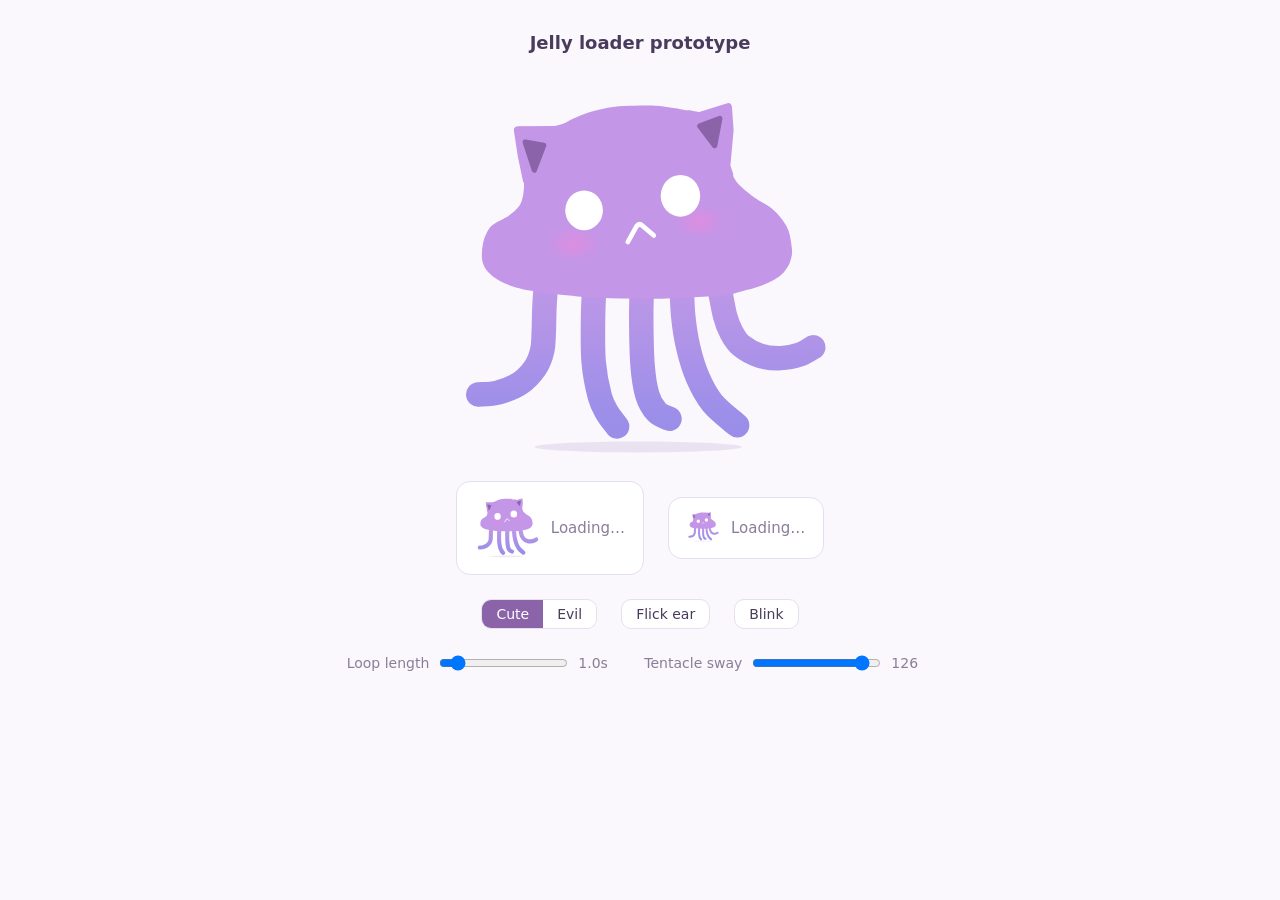
==== packaging/mascot/prototype.html @ 38a6c7fe "feat(mascot): add mascot loader, the jellycat in place of the spinner Pages, the startup screen and " ====
<!doctype html>
<html lang="en">
<head>
<meta charset="utf-8">
<meta name="viewport" content="width=device-width,initial-scale=1">
<title>Jelly Loader</title>
<style>
  :root { --bg:#faf7fd; --fg:#4a3b5c; --muted:#8a7d99; --card:#ffffff; --line:#e7def0; --accent:#8a63a9; }
  @media (prefers-color-scheme: dark) {
    :root { --bg:#1b1724; --fg:#ece6f5; --muted:#a79bb8; --card:#262033; --line:#3a3149; --accent:#c396e7; }
  }
  * { box-sizing: border-box; }
  body {
    margin: 0; background: var(--bg); color: var(--fg);
    font-family: system-ui, -apple-system, "Segoe UI", sans-serif;
    display: flex; flex-direction: column; align-items: center; gap: 24px;
    padding: 32px 16px 48px;
  }
  h1 { font-size: 18px; font-weight: 600; margin: 0; }
  .stage { width: min(380px, 84vw); position: relative; }
  .stage svg { width: 100%; height: auto; display: block; position: relative; }
  .stage img.ref { position: absolute; inset: 0; width: 100%; opacity: .45; }
  .row { display: flex; gap: 24px; align-items: center; flex-wrap: wrap; justify-content: center; }
  .chip {
    display: flex; align-items: center; gap: 12px; padding: 12px 18px;
    background: var(--card); border: 1px solid var(--line); border-radius: 14px;
  }
  .chip span { font-size: 15px; color: var(--muted); }
  .controls { display: flex; gap: 16px 24px; flex-wrap: wrap; justify-content: center; align-items: center; }
  label { font-size: 14px; color: var(--muted); display: flex; gap: 8px; align-items: center; }
  output { font-variant-numeric: tabular-nums; min-width: 3em; }
  .seg { display: inline-flex; border: 1px solid var(--line); border-radius: 10px; overflow: hidden; }
  .seg button, .btn {
    font: inherit; font-size: 14px; padding: 6px 14px; border: 0; cursor: pointer;
    background: var(--card); color: var(--fg);
  }
  .seg button[aria-pressed="true"] { background: var(--accent); color: #fff; }
  .btn { border: 1px solid var(--line); border-radius: 10px; }
</style>
</head>
<body>
  <h1>Jelly loader prototype</h1>
  <div class="stage" data-jelly></div>

  <div class="row">
    <div class="chip"><div data-jelly data-size="64"></div><span>Loading…</span></div>
    <div class="chip"><div data-jelly data-size="32"></div><span>Loading…</span></div>
  </div>

  <div class="controls">
    <span class="seg" role="group" aria-label="Mood">
      <button data-mood="cute" aria-pressed="true">Cute</button>
      <button data-mood="evil" aria-pressed="false">Evil</button>
    </span>
    <button class="btn" id="flickBtn">Flick ear</button>
    <button class="btn" id="blinkBtn">Blink</button>
  </div>
  <div class="controls">
    <label>Loop length <input id="speed" type="range" min="0.8" max="3" step="0.1" value="1.0"><output id="speedOut">1.0s</output></label>
    <label>Tentacle sway <input id="sway" type="range" min="0" max="140" step="2" value="126"><output id="swayOut">126</output></label>
  </div>

<script>
// ---------- Geometry, traced from the 2000×2000 drawings ----------
const BODY = '#c396e7', EAR_INNER = '#8a63a9';

// Head outline (no ears). Points behind the ears stay inside both ear poses.
const HEAD = [
  [350,470],[372,360],[430,262],[505,205],[570,160],[650,122],[730,94],[850,70],[970,64],
  [1090,64],[1170,73],[1250,86],[1330,104],[1400,170],[1470,262],[1495,350],[1513,410],
  [1549,475],[1640,550],[1725,600],[1783,650],[1834,725],[1855,825],[1851,875],[1830,925],
  [1782,975],[1678,1025],[1575,1052],[1489,1072],[1330,1083],[1090,1093],[890,1091],
  [650,1080],[410,1053],[290,1028],[210,997],[146,950],[116,900],[111,850],[117,800],
  [134,750],[171,700],[262,650],[320,600],[341,550],[348,500],
];

// Ears: polygons drawn with a fat round-joined stroke, so corners come out soft.
// "up" is the rest pose, "flick" is the pose from the flick drawing.
const EARS = [
  { // left
    outer: { up:    [[312,190],[522,192],[580,178],[515,420],[362,462],[334,330]],
             flick: [[268,350],[522,192],[580,178],[515,420],[362,462],[305,420]] },
    inner: { up:    [[356,256],[458,275],[406,405]],
             flick: [[332,352],[466,284],[402,420]] },
    pivot: [440,440], dir: -1,
  },
  { // right
    outer: { up:    [[1275,108],[1335,118],[1495,66],[1506,190],[1488,385],[1505,430],[1390,330]],
             flick: [[1275,108],[1335,118],[1612,250],[1560,325],[1515,395],[1505,430],[1390,330]] },
    inner: { up:    [[1337,172],[1447,130],[1420,275]],
             flick: [[1345,182],[1545,242],[1440,300]] },
    pivot: [1430,360], dir: 1,
  },
];

// Tentacle rest poses: root (hidden under the head) to tip.
const TENTS = [
  { pts: [[487,1000],[480,1150],[472,1290],[450,1385],[400,1452],[320,1500],[220,1517],[128,1507]], phase: 0.0 },
  { pts: [[752,1000],[756,1200],[764,1450],[780,1640],[778,1730],[772,1795]], phase: 0.8 },
  { pts: [[1012,1000],[1022,1200],[1050,1460],[1085,1620],[1120,1715],[1143,1770]], phase: 1.6 },
  { pts: [[1227,1000],[1245,1200],[1295,1360],[1370,1500],[1460,1620],[1585,1745]], phase: 2.4 },
  { pts: [[1427,1000],[1462,1200],[1500,1290],[1560,1350],[1660,1380],[1750,1365],[1815,1330],[1858,1285]], phase: 3.2 },
];

const EYES = [ { cx: 686, cy: 621, r: 106 }, { cx: 1228, cy: 544, r: 111 } ];
// Evil eyes keep only what's below these brow lines.
const EVIL_CLIP = [
  [[560,573],[815,592],[815,760],[560,760]],
  [[1095,569],[1355,460],[1355,690],[1095,690]],
];
const CLOSED_EYES = ['M572 647Q680 607 798 625', 'M1115 583Q1230 539 1342 514'];
const MOUTH = {
  cute: 'M932 790L982 705Q994 690 1010 700L1078 755',
  evil: 'M895 718C888 770 915 798 945 796C972 794 985 770 990 745C1000 775 1025 795 1055 790C1090 786 1112 760 1106 730C1104 712 1095 700 1088 690',
};
const BLUSH = [ { cx: 626, cy: 801, rx: 155, ry: 95 }, { cx: 1338, cy: 681, rx: 145, ry: 88 } ];

// ---------- Path helpers ----------
const f = p => p[0].toFixed(1) + ',' + p[1].toFixed(1);
const pts = a => a.map(f).join(' ');
const lerp = (a, b, t) => a.map((p, i) => [p[0] + (b[i][0] - p[0]) * t, p[1] + (b[i][1] - p[1]) * t]);

function smooth(p, closed = false) {
  const n = p.length, at = i => closed ? p[(i + n) % n] : p[Math.max(0, Math.min(n - 1, i))];
  let d = 'M' + f(p[0]);
  for (let i = 0; i < (closed ? n : n - 1); i++) {
    const p0 = at(i - 1), p1 = at(i), p2 = at(i + 1), p3 = at(i + 2);
    const c1 = [p1[0] + (p2[0] - p0[0]) / 6, p1[1] + (p2[1] - p0[1]) / 6];
    const c2 = [p2[0] - (p3[0] - p1[0]) / 6, p2[1] - (p3[1] - p1[1]) / 6];
    d += 'C' + f(c1) + ' ' + f(c2) + ' ' + f(p2);
  }
  return closed ? d + 'Z' : d;
}

// ---------- Markup ----------
function markup(uid) {
  const id = s => s + uid;
  return `
<svg viewBox="-40 -110 2080 2080" xmlns="http://www.w3.org/2000/svg" role="img" aria-label="Loading">
  <defs>
    <linearGradient id="${id('tent')}" gradientUnits="userSpaceOnUse" x1="0" y1="1050" x2="0" y2="1780">
      <stop offset="0" stop-color="#bd97e7"/>
      <stop offset="1" stop-color="#9a8ee9"/>
    </linearGradient>
    <radialGradient id="${id('blush')}">
      <stop offset="0" stop-color="#e08ce0" stop-opacity="0.9"/>
      <stop offset="1" stop-color="#e08ce0" stop-opacity="0"/>
    </radialGradient>
    ${EVIL_CLIP.map((c, i) => `<clipPath id="${id('evil' + i)}"><polygon points="${pts(c)}"/></clipPath>`).join('')}
  </defs>
  <ellipse class="shadow" cx="990" cy="1915" rx="620" ry="30" fill="#7a5a9a" opacity="0.15"/>
  <g class="all">
    <g fill="none" stroke="url(#${id('tent')})" stroke-width="134" stroke-linecap="round" stroke-linejoin="round">
      ${TENTS.map(t => `<path class="tent" d="${smooth(t.pts)}"/>`).join('')}
    </g>
    <g class="bodyg">
      <path class="head" fill="${BODY}" d="${smooth(HEAD, true)}"/>
      ${EARS.map(e => `<g class="ear">
        <polygon class="earOuter" points="${pts(e.outer.up)}" fill="${BODY}" stroke="${BODY}" stroke-width="40" stroke-linejoin="round"/>
        <polygon class="earInner" points="${pts(e.inner.up)}" fill="${EAR_INNER}" stroke="${EAR_INNER}" stroke-width="30" stroke-linejoin="round"/>
      </g>`).join('')}
      ${BLUSH.map(b => `<ellipse cx="${b.cx}" cy="${b.cy}" rx="${b.rx}" ry="${b.ry}" fill="url(#${id('blush')})"/>`).join('')}
      <g class="eyesOpen" fill="#fff">
        ${EYES.map((e, i) => `<ellipse class="eye" cx="${e.cx}" cy="${e.cy}" rx="${e.r}" ry="${e.r}" data-clip="url(#${id('evil' + i)})"/>`).join('')}
      </g>
      <g class="eyesClosed" fill="none" stroke="#fff" stroke-width="34" stroke-linecap="round" display="none">
        ${CLOSED_EYES.map(d => `<path d="${d}"/>`).join('')}
      </g>
      <path class="mouth" d="${MOUTH.cute}" fill="none" stroke="#fff" stroke-width="26" stroke-linecap="round" stroke-linejoin="round"/>
    </g>
  </g>
</svg>`;
}

function mount(host, uid) {
  host.insertAdjacentHTML('beforeend', markup(uid));
  const svg = host.lastElementChild;
  if (host.dataset.size) { svg.setAttribute('width', host.dataset.size); svg.setAttribute('height', host.dataset.size); }
  return {
    svg,
    all: svg.querySelector('.all'),
    body: svg.querySelector('.bodyg'),
    shadow: svg.querySelector('.shadow'),
    tents: [...svg.querySelectorAll('.tent')],
    ears: [...svg.querySelectorAll('.ear')].map(g => ({
      g, outer: g.querySelector('.earOuter'), inner: g.querySelector('.earInner') })),
    eyes: [...svg.querySelectorAll('.eye')],
    eyesOpen: svg.querySelector('.eyesOpen'),
    eyesClosed: svg.querySelector('.eyesClosed'),
    mouth: svg.querySelector('.mouth'),
  };
}

// ---------- Pose ----------
// pose: { mood, bob, sx, sy, wave(i) -> points, ears: [{flick 0..1, sway deg}], eyeOpen 0..1 | 'closed' }
function applyPose(inst, pose) {
  inst.all.setAttribute('transform', `translate(0 ${pose.bob.toFixed(2)})`);
  inst.body.setAttribute('transform',
    `translate(980 600) scale(${pose.sx.toFixed(4)} ${pose.sy.toFixed(4)}) translate(-980 -600)`);
  inst.tents.forEach((el, i) => el.setAttribute('d', smooth(pose.tentacle(i))));
  inst.ears.forEach((e, i) => {
    const E = EARS[i], p = pose.ears[i];
    e.outer.setAttribute('points', pts(lerp(E.outer.up, E.outer.flick, p.flick)));
    e.inner.setAttribute('points', pts(lerp(E.inner.up, E.inner.flick, p.flick)));
    e.g.setAttribute('transform', `rotate(${(E.dir * p.sway).toFixed(2)} ${E.pivot.join(' ')})`);
  });
  const closed = pose.eyes === 'closed';
  inst.eyesOpen.setAttribute('display', closed ? 'none' : 'inline');
  inst.eyesClosed.setAttribute('display', closed ? 'inline' : 'none');
  inst.eyes.forEach((el, i) => {
    el.setAttribute('ry', (EYES[i].r * (closed ? 1 : pose.eyes)).toFixed(2));
    if (pose.mood === 'evil') el.setAttribute('clip-path', el.dataset.clip);
    else el.removeAttribute('clip-path');
  });
  inst.mouth.setAttribute('d', MOUTH[pose.mood]);
}

const restPose = (mood = 'cute', extra = {}) => ({
  mood, bob: 0, sx: 1, sy: 1, tentacle: i => TENTS[i].pts,
  ears: [{ flick: 0, sway: 0 }, { flick: 0, sway: 0 }], eyes: 1, ...extra,
});

// Clean standalone SVG for a given pose (used to export the logo files).
function exportSvg(mood = 'cute', extra = {}) {
  const host = document.createElement('div');
  const inst = mount(host, '');
  applyPose(inst, restPose(mood, extra));
  inst.shadow.remove();
  inst.svg.removeAttribute('role');
  inst.svg.setAttribute('aria-label', 'Jelly cat logo');
  inst.svg.setAttribute('viewBox', '0 0 2000 2000');
  inst.svg.querySelectorAll('[transform]').forEach(n => n.removeAttribute('transform'));
  inst.svg.querySelectorAll('[display="none"]').forEach(n => n.remove());
  inst.svg.querySelectorAll('[display]').forEach(n => n.removeAttribute('display'));
  inst.svg.querySelectorAll('[data-clip]').forEach(n => n.removeAttribute('data-clip'));
  if (mood !== 'evil') inst.svg.querySelectorAll('clipPath').forEach(n => n.remove());
  inst.svg.querySelectorAll('[class]').forEach(n => n.removeAttribute('class'));
  return new XMLSerializer().serializeToString(inst.svg).replace(/>\s+</g, '>\n<');
}

// ---------- Animation ----------
const params = new URLSearchParams(location.search);
const reduceMotion = matchMedia('(prefers-reduced-motion: reduce)').matches;
let period = 1.0, sway = 126, mood = params.get('mood') || 'cute';

const instances = [...document.querySelectorAll('[data-jelly]')].map((h, i) => mount(h, '-' + i));

// Debug overlay: ?ref=refs/closed.webp lays a drawing under the big one, frozen at rest.
if (params.get('ref')) {
  const img = Object.assign(document.createElement('img'), { src: params.get('ref'), className: 'ref' });
  document.querySelector('.stage').prepend(img);
}
const still = params.has('ref') || params.has('still');

document.getElementById('speed').oninput = e => { period = +e.target.value; speedOut.textContent = period.toFixed(1) + 's'; };
document.getElementById('sway').oninput = e => { sway = +e.target.value; swayOut.textContent = sway; };
document.querySelectorAll('[data-mood]').forEach(b => b.onclick = () => {
  mood = b.dataset.mood;
  document.querySelectorAll('[data-mood]').forEach(x => x.setAttribute('aria-pressed', x === b));
});

// Tentacles: travelling wave along each one, tips move most.
function wavePoints(t, time, amp) {
  const n = t.pts.length;
  return t.pts.map((p, i) => {
    const a = t.pts[Math.max(i - 1, 0)], b = t.pts[Math.min(i + 1, n - 1)];
    let tx = b[0] - a[0], ty = b[1] - a[1];
    const len = Math.hypot(tx, ty) || 1; tx /= len; ty /= len;
    const s = i / (n - 1);
    const w = amp * Math.pow(s, 1.3) * Math.sin(time * Math.PI * 2 / period - s * 2.4 + t.phase);
    return [p[0] - ty * w, p[1] + tx * w];
  });
}

// Ear flick: snap to the flick pose, back, then a smaller second flick.
const FLICK_LEN = 0.55;
let flickAt = 2.5, flickEars = [0];
function scheduleFlick(now, which) {
  flickAt = now + (which ? 0 : 2.5 + Math.random() * 3.5);
  const r = Math.random();
  flickEars = which || (r < 0.45 ? [0] : r < 0.85 ? [1] : [0, 1]);
}
function flickAmount(time, i) {
  if (!flickEars.includes(i)) return 0;
  const u = (time - flickAt) / FLICK_LEN;
  if (u < 0 || u > 1) return 0;
  return Math.sin(u * Math.PI * 2) ** 2 * (u < 0.5 ? 1 : 0.55);
}

// Blink: squash the open eyes, swap to the closed-eye lines, open again.
const BLINK_LEN = 0.24;
let blinkAt = 1.2;
function eyeState(time) {
  const u = (time - blinkAt) / BLINK_LEN;
  if (u < 0 || u > 1) return 1;
  if (u < 0.25) return 1 - (u / 0.25) * 0.65;
  if (u < 0.7) return 'closed';
  return 0.35 + ((u - 0.7) / 0.3) * 0.65;
}

let now = 0;
document.getElementById('flickBtn').onclick = () => scheduleFlick(now, [Math.random() < .5 ? 0 : 1]);
document.getElementById('blinkBtn').onclick = () => { blinkAt = now; };

function frame(ms) {
  const time = now = ms / 1000;
  if (still) {
    instances.forEach(inst => applyPose(inst, restPose(mood)));
    return requestAnimationFrame(frame);
  }
  const k = reduceMotion ? 0.4 : 1;
  const ph = time * Math.PI * 2 / period;
  const s = Math.sin(ph);

  if (time > blinkAt + BLINK_LEN) blinkAt = time + 2 + Math.random() * 2.5;
  if (time > flickAt + FLICK_LEN) scheduleFlick(time);
  // Ears droop a touch toward the flick pose with each pulse. This moves only the
  // tips, so the base stays glued to the head (rotating the whole ear opened seams).
  const earDroop = 0.07 * (0.5 + 0.5 * Math.sin(ph - 1.0)) * k;

  const pose = {
    mood,
    // Body contracts (narrow + tall) on the push, then relaxes; the bob lags slightly.
    bob: -46 * Math.sin(ph - 0.6) * k,
    sx: 1 - 0.045 * s * k,
    sy: 1 + 0.045 * s * k,
    tentacle: i => wavePoints(TENTS[i], time, sway * k),
    ears: [0, 1].map(i => ({ flick: Math.min(1, flickAmount(time, i) + earDroop), sway: 0 })),
    eyes: eyeState(time),
  };
  const lift = (pose.bob + 46) / 92; // 0 = high, 1 = low
  for (const inst of instances) {
    applyPose(inst, pose);
    inst.shadow.setAttribute('rx', (500 + 140 * lift).toFixed(1));
    inst.shadow.setAttribute('opacity', (0.08 + 0.1 * lift).toFixed(3));
  }
  requestAnimationFrame(frame);
}
requestAnimationFrame(frame);
</script>
</body>
</html>
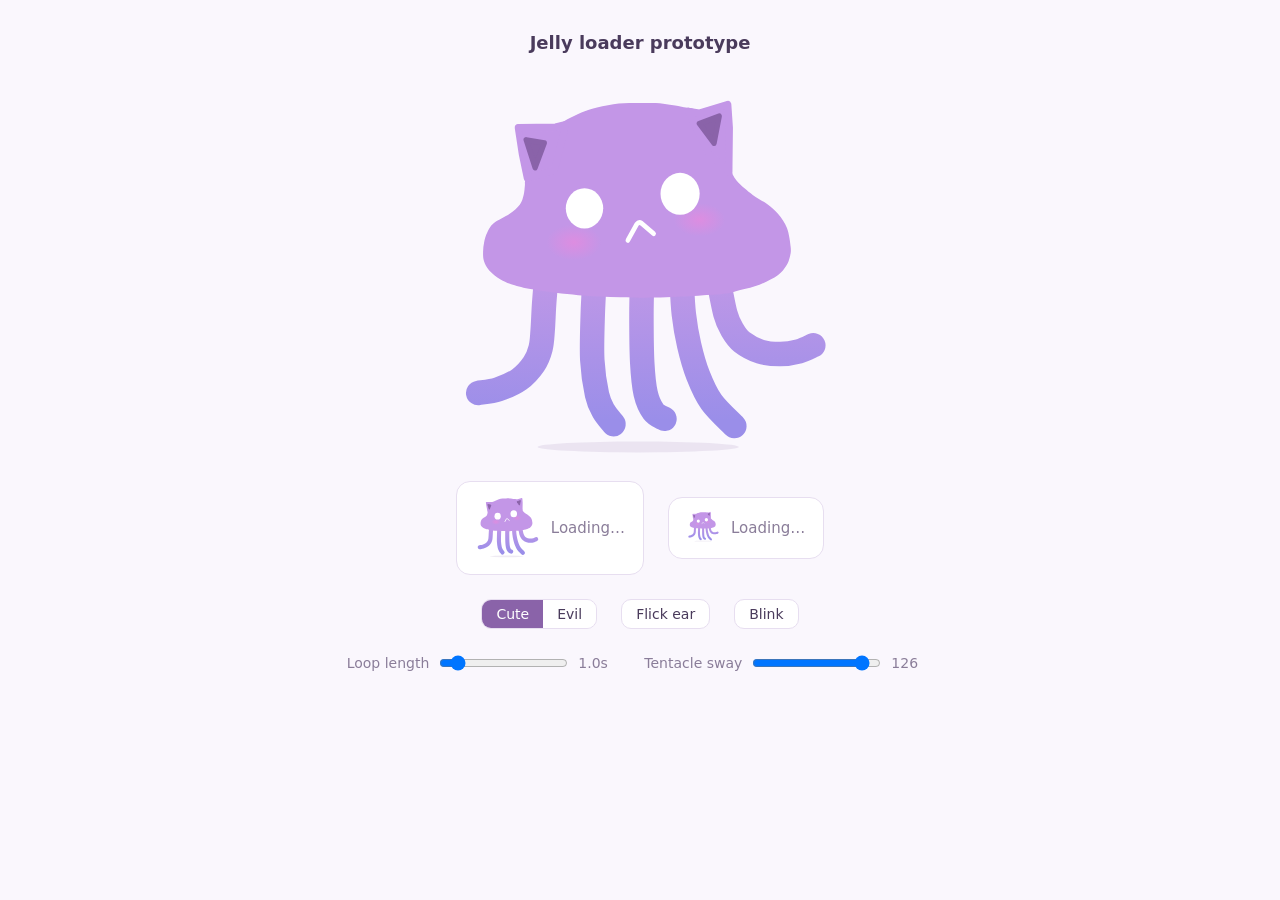
==== commit e1ef6572: "build(icon): render icons from the traced mascot The app icon now has a vector source again: packagi" ====
--- a/packaging/mascot/prototype.html
+++ b/packaging/mascot/prototype.html
@@ -85,7 +85,7 @@
     pivot: [440,440], dir: -1,
   },
   { // right
-    outer: { up:    [[1275,108],[1335,118],[1495,66],[1506,190],[1488,385],[1505,430],[1390,330]],
+    outer: { up:    [[1275,108],[1335,118],[1495,66],[1506,190],[1505,385],[1505,430],[1390,330]],
              flick: [[1275,108],[1335,118],[1612,250],[1560,325],[1515,395],[1505,430],[1390,330]] },
     inner: { up:    [[1337,172],[1447,130],[1420,275]],
              flick: [[1345,182],[1545,242],[1440,300]] },
